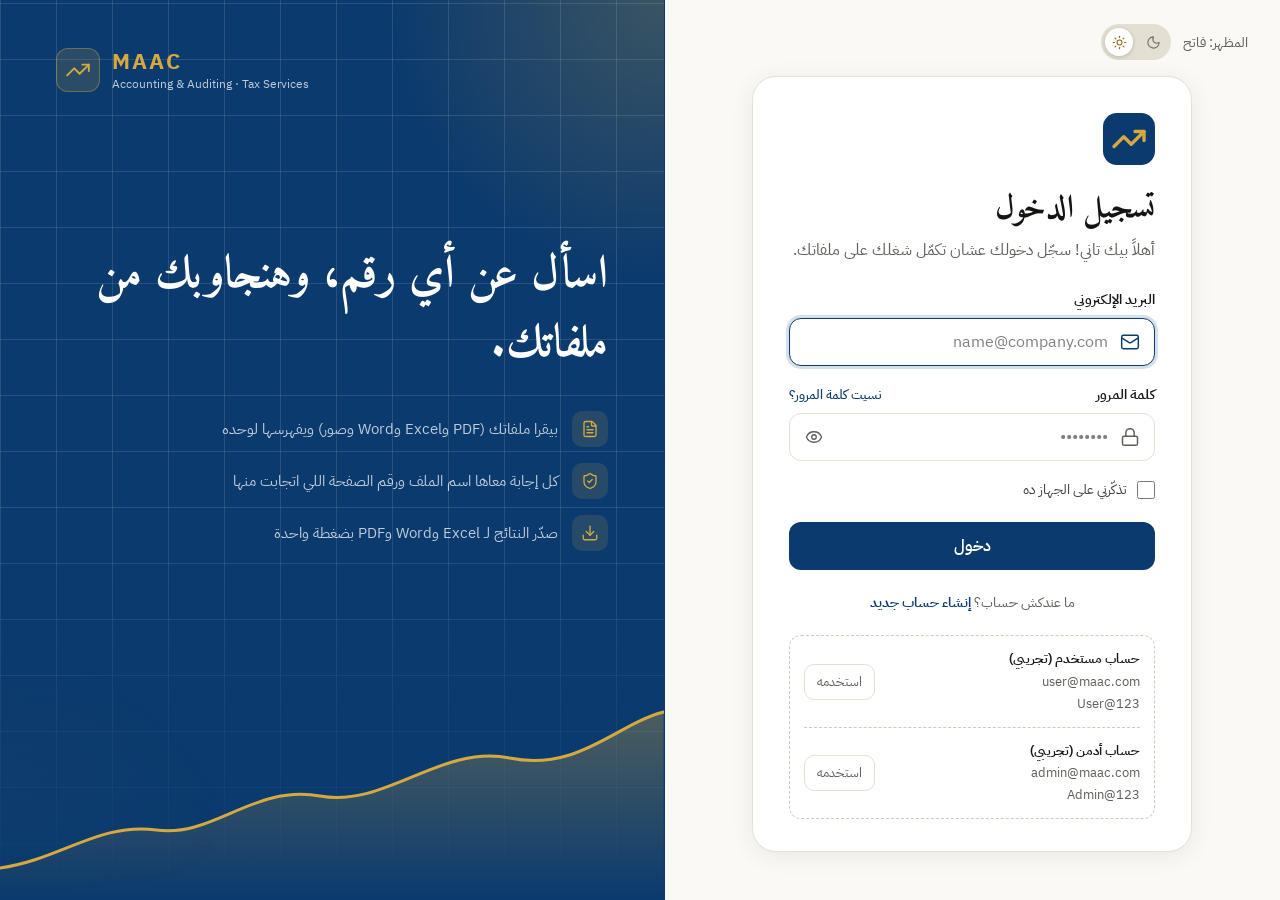
==== verify.html @ a6bcb40e "Add files via upload finish the project" ====
<!doctype html>
<html lang="ar" dir="rtl" data-theme="light" data-auth="guest">
<head>
  <meta charset="utf-8">
  <meta name="viewport" content="width=device-width, initial-scale=1">
  <title>MAAC — تأكيد الإيميل</title>
  <meta name="description" content="ادخل كود التأكيد المكوّن من 6 أرقام اللي وصلك على الإيميل.">
  <meta name="color-scheme" content="light dark">
  <meta name="robots" content="noindex">
  <link rel="icon" type="image/svg+xml" href="assets/img/favicon.svg">

  <!-- Applies the saved theme + the route guard before first paint (must stay a classic script) -->
  <script src="assets/js/boot.js"></script>

  <link rel="preload" href="assets/fonts/amiri-arabic-700-normal.woff2" as="font" type="font/woff2" crossorigin>
  <link rel="preload" href="assets/fonts/ibm-plex-sans-arabic-arabic-400-normal.woff2" as="font" type="font/woff2" crossorigin>
  <link rel="stylesheet" href="assets/css/main.css">
</head>

<body class="page-auth">
  <div class="auth">

    <!-- ===== Form side ===== -->
    <main class="auth__main" id="main">
      <header class="auth__top">
        <a class="auth__mark" href="login.html" aria-label="MAAC">
          <span class="logo-mark" aria-hidden="true"><span data-icon="trending-up" data-size="22"></span></span>
          <span class="auth__mark-name">MAAC</span>
        </a>
        <div class="theme-row" data-theme-row></div>
      </header>

      <section class="auth__card" id="auth-card" aria-labelledby="auth-title">
        <div class="logo-mark" aria-hidden="true"><span data-icon="mail-check" data-size="34"></span></div>

        <h1 class="display auth__title" id="auth-title">تأكد من الإيميل</h1>
        <p class="lead auth__lead">سوف يصل إليك كود من 6 أرقام على <bdi class="ltr auth__email" id="verify-email"></bdi> — ادخلهم في الخانات تحت.</p>

        <div class="notice auth__notice" id="page-notice" role="status" hidden>
          <span data-notice-icon></span>
          <span data-notice-text></span>
        </div>

        <form class="auth__form" id="verify-form" novalidate>
          <div class="field">
            <span class="field__label" id="otp-label">كود التأكيد</span>
            <div id="otp" aria-labelledby="otp-label"></div>
            <p class="field__error" id="otp-error" role="alert" hidden>
              <span data-icon="circle-alert" data-size="14"></span><span data-error-text></span>
            </p>
          </div>

          <button class="btn btn--primary btn--lg btn--block" type="submit">
            <span class="is-spinning" data-icon="loader-circle" data-size="18" data-spinner hidden></span>
            <span data-label>تأكيد</span>
          </button>
        </form>

        <p class="auth__resend">
          ماوصلكش الكود؟
          <button type="button" class="field__link" id="resend" disabled>إعادة الإرسال</button>
          <span class="auth__timer" id="resend-timer" aria-live="off"></span>
        </p>

        <p class="auth__alt"><a class="auth__back" id="back-link" href="signup.html"><span data-icon="arrow-right" data-size="16"></span><span id="back-label">تعديل البيانات</span></a></p>

        <!-- Demo code — a real server e-mails it. Delete this block when a real back-end is connected -->
        <div class="auth__demo">
          <div>
            <span class="auth__demo-title">كود تجريبي (مفيش إيميل بيتبعت فعلاً)</span>
            <span class="auth__demo-cred" id="demo-code"></span>
          </div>
          <button type="button" class="btn btn--outline btn--sm" id="fill-code">اكتبه</button>
        </div>
      </section>
    </main>

    <!-- ===== Brand panel (decorative, hidden on small screens) — rendered by components/auth-brand.js ===== -->
    <aside id="brand"></aside>

  </div>

  <script type="module" src="assets/js/pages/verify.page.js"></script>
</body>
</html>
---- assets/css/main.css ----
/* ==========================================================================
   MAAC — main stylesheet (entry point)
   --------------------------------------------------------------------------
   The CSS is split by responsibility (inspired by ITCSS):

     base/        tokens, fonts, reset, typography, utilities   → no components here
     layout/      app shell, sidebar, page containers
     components/  reusable UI pieces (button, badge, card, composer ...)
     pages/       styles that belong to a single page only

   Order matters: from the most generic to the most specific.
   Each page loads only this file; for production you can bundle the
   @imports into one file with any bundler (esbuild, Vite, PostCSS ...).
   ========================================================================== */

/* 1) Base */
@import url("./base/fonts.css");
@import url("./base/tokens.css");
@import url("./base/reset.css");
@import url("./base/typography.css");
@import url("./base/utilities.css");

/* 2) Layout */
@import url("./layout/app-shell.css");
@import url("./layout/sidebar.css");
@import url("./layout/page.css");

/* 3) Components */
@import url("./components/button.css");
@import url("./components/form.css");
@import url("./components/logo-mark.css");
@import url("./components/otp.css");
@import url("./components/badge.css");
@import url("./components/card.css");
@import url("./components/theme-toggle.css");
@import url("./components/composer.css");
@import url("./components/message.css");
@import url("./components/data-table.css");
@import url("./components/dropzone.css");
@import url("./components/stat-card.css");
@import url("./components/tabs.css");
@import url("./components/toast.css");

/* 4) Pages */
@import url("./pages/auth.css");
@import url("./pages/home.css");
@import url("./pages/chat.css");
@import url("./pages/upload.css");
@import url("./pages/payment.css");
@import url("./pages/subscriptions.css");
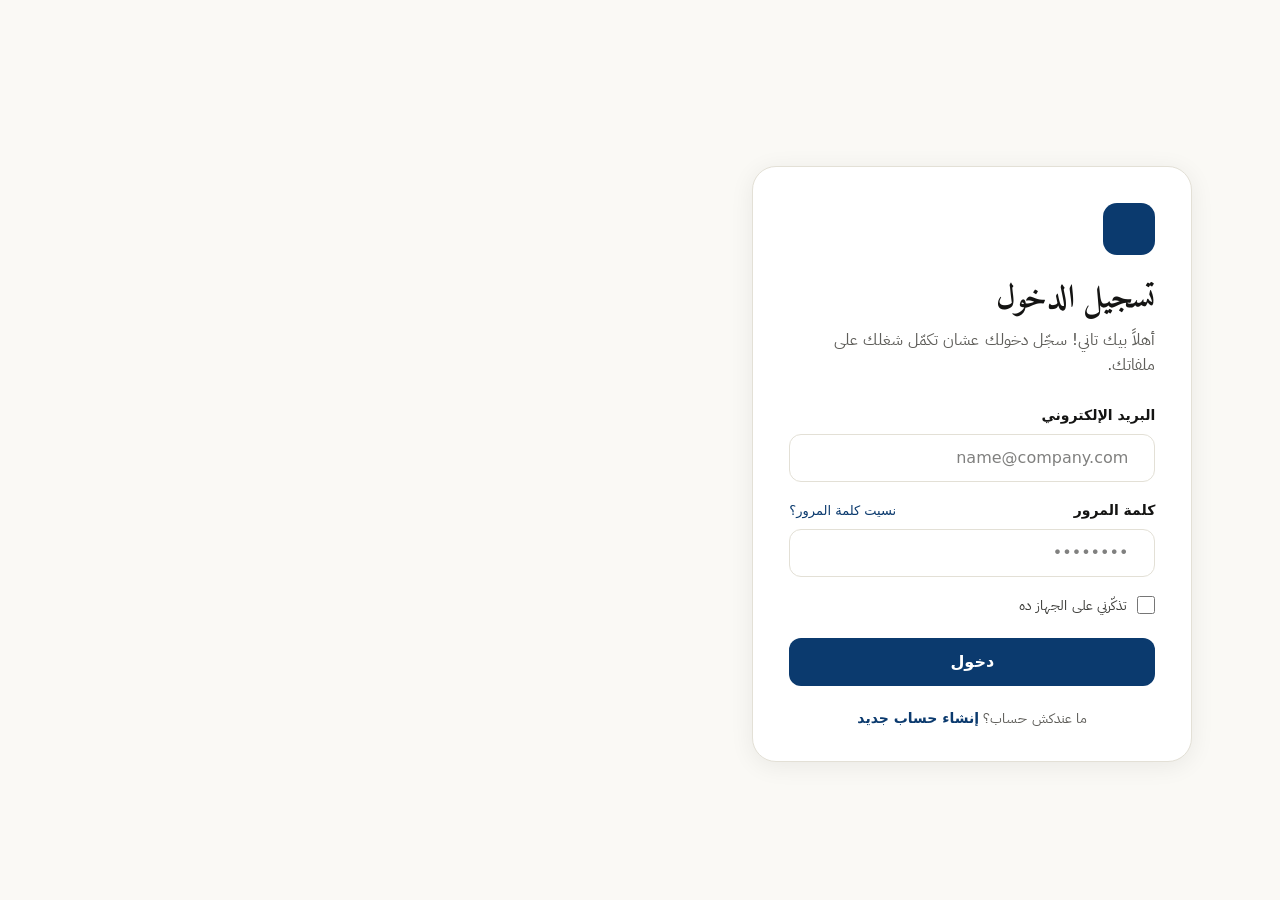
==== commit 4e096cf7: "Add files via upload" ====
--- a/verify.html
+++ b/verify.html
@@ -35,6 +35,8 @@
 
         <h1 class="display auth__title" id="auth-title">تأكد من الإيميل</h1>
         <p class="lead auth__lead">سوف يصل إليك كود من 6 أرقام على <bdi class="ltr auth__email" id="verify-email"></bdi> — ادخلهم في الخانات تحت.</p>
+
+        <p class="field__hint" id="verify-note" hidden></p>
 
         <div class="notice auth__notice" id="page-notice" role="status" hidden>
           <span data-notice-icon></span>
